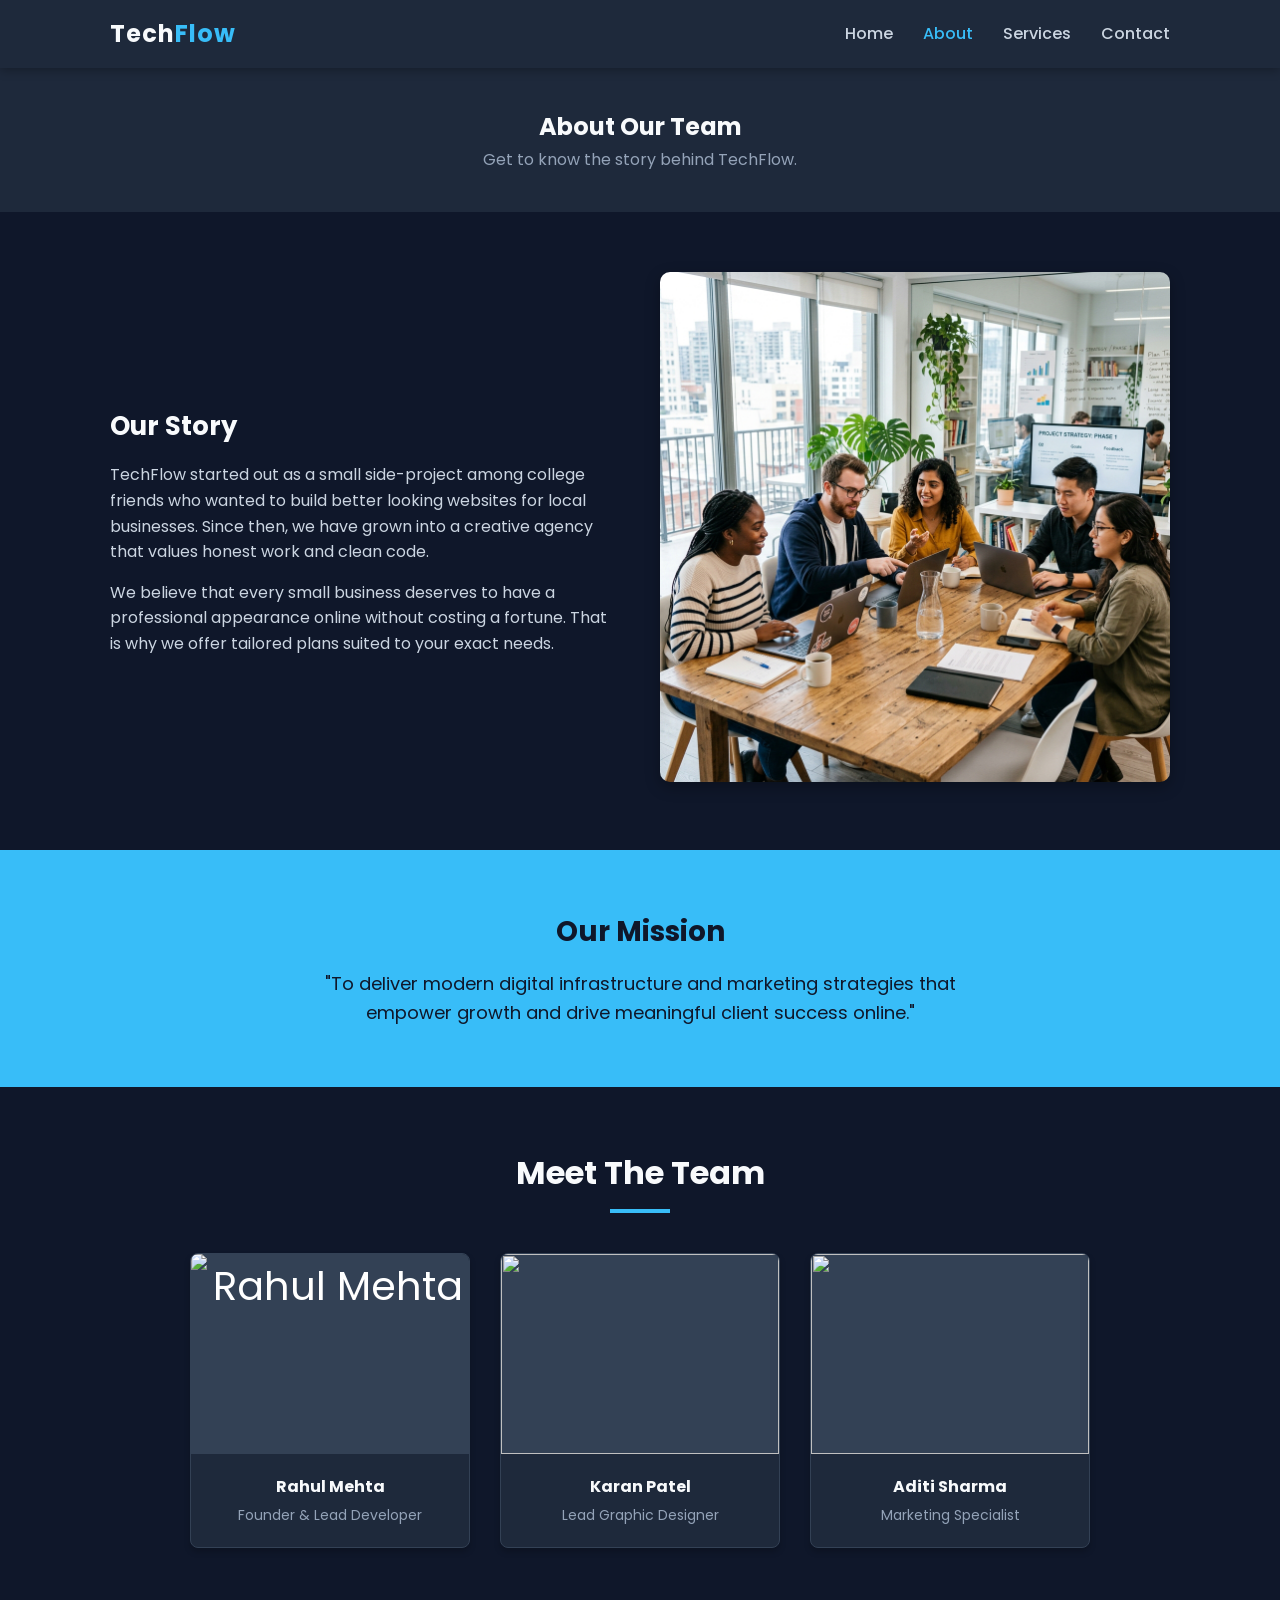
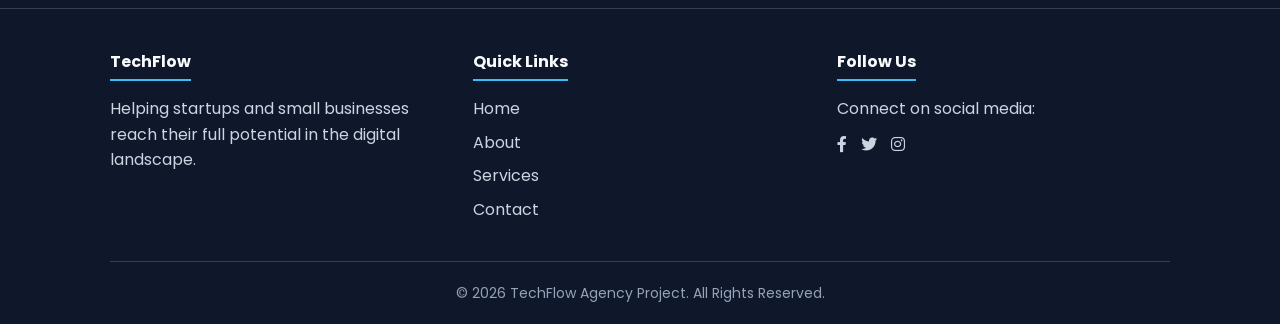
==== about.html @ e720e50b "This is final commit" ====
<!DOCTYPE html>
<html lang="en">

<head>
  <meta charset="UTF-8">
  <meta name="viewport" content="width=device-width, initial-scale=1.0">
  <title>TechFlow Agency - About Us</title>
  <link rel="preconnect" href="https://fonts.googleapis.com">
  <link rel="preconnect" href="https://fonts.gstatic.com" crossorigin>
  <link href="https://fonts.googleapis.com/css2?family=Poppins:wght@300;400;600;700&display=swap" rel="stylesheet">
  <link rel="stylesheet" href="https://cdnjs.cloudflare.com/ajax/libs/font-awesome/6.0.0/css/all.min.css">
  <link rel="stylesheet" href="style.css">
</head>

<body>

  <header>
    <div class="container navbar-container">
      <div class="logo">Tech<span>Flow</span></div>
      <div class="hamburger" id="hamburger-btn">
        <i class="fas fa-bars"></i>
      </div>
      <nav>
        <ul class="nav-menu" id="nav-menu">
          <li><a href="index.html" class="nav-link">Home</a></li>
          <li><a href="about.html" class="nav-link active">About</a></li>
          <li><a href="services.html" class="nav-link">Services</a></li>
          <li><a href="contact.html" class="nav-link">Contact</a></li>
        </ul>
      </nav>
    </div>
  </header>


  <section style="background: #1e293b; color: #f8fafc; text-align: center; padding: 40px 0;">
    <div class="container">
      <h2>About Our Team</h2>
      <p style="color: #94a3b8;">Get to know the story behind TechFlow.</p>
    </div>
  </section>


  <section class="section-padding" style="background-color: #0f172a;">
    <div class="container">
      <div class="about-content">
        <div class="about-text">
          <h3 style="margin-bottom: 15px; font-size: 26px;">Our Story</h3>
          <p style="margin-bottom: 15px;">TechFlow started out as a small side-project among college friends who wanted
            to build better looking websites for local businesses. Since then, we have grown into a creative agency that
            values honest work and clean code.</p>
          <p>We believe that every small business deserves to have a professional appearance online without costing a
            fortune. That is why we offer tailored plans suited to your exact needs.</p>
        </div>
        <div class="about-image">
          <img src="images/about-img.jpg" alt="Meeting of the TechFlow team">
        </div>
      </div>
    </div>
  </section>


  <section class="section-padding" style="background-color: #38bdf8; color: #0f172a; text-align: center;">
    <div class="container">
      <h3 style="font-size: 28px; margin-bottom: 15px;">Our Mission</h3>
      <p style="max-width: 700px; margin: 0 auto; font-size: 18px;">"To deliver modern digital infrastructure and
        marketing strategies that empower growth and drive meaningful client success online."</p>
    </div>
  </section>


  <section class="section-padding">
    <div class="container">
      <h2 class="section-title text-center">Meet The Team</h2>

      <div class="team-grid">

        <div class="team-card">
          <div class="team-photo">
            <img
              src="https://img.magnific.com/free-photo/cheerful-indian-businessman-smiling-closeup-portrait-jobs-career-campaign_53876-129416.jpg?semt=ais_hybrid&w=740&q=80"
              alt="Rahul Mehta" style="width: 100%; height: 100%; object-fit: cover;">
          </div>
          <div class="team-info">
            <h4>Rahul Mehta</h4>
            <p>Founder & Lead Developer</p>
          </div>
        </div>


        <div class="team-card">
          <div class="team-photo">
            <img
              src="https://static.vecteezy.com/system/resources/thumbnails/028/287/529/small/indian-man-with-crossed-arms-wearing-a-formal-shirt-ai-generated-photo.jpg"
              style="width: 100%; height: 100%; object-fit: cover;">
          </div>
          <div class="team-info">
            <h4>Karan Patel</h4>
            <p>Lead Graphic Designer</p>
          </div>
        </div>


        <div class="team-card">
          <div class="team-photo">
            <img src="https://resource.myaiart.io/myaiart/generated/image/33965641adc6494898cfa816b4e153e2.jpg"
              style="width: 100%; height: 100%; object-fit: cover;">

          </div>
          <div class="team-info">
            <h4>Aditi Sharma</h4>
            <p>Marketing Specialist</p>
          </div>
        </div>
      </div>
    </div>
  </section>


  <footer>
    <div class="container">
      <div class="footer-content">
        <div class="footer-col">
          <h4>TechFlow</h4>
          <p>Helping startups and small businesses reach their full potential in the digital landscape.</p>
        </div>

        <div class="footer-col">
          <h4>Quick Links</h4>
          <ul>
            <li><a href="index.html">Home</a></li>
            <li><a href="about.html">About</a></li>
            <li><a href="services.html">Services</a></li>
            <li><a href="contact.html">Contact</a></li>
          </ul>
        </div>

        <div class="footer-col">
          <h4>Follow Us</h4>
          <p>Connect on social media:</p>
          <div style="margin-top: 10px;">
            <a href="#" style="margin-right: 10px;"><i class="fab fa-facebook-f"></i></a>
            <a href="#" style="margin-right: 10px;"><i class="fab fa-twitter"></i></a>
            <a href="#"><i class="fab fa-instagram"></i></a>
          </div>
        </div>
      </div>
      <div class="footer-bottom">
        <p>&copy; 2026 TechFlow Agency Project. All Rights Reserved.</p>
      </div>
    </div>
  </footer>

  <script src="script.js"></script>
</body>

</html>
---- style.css ----
* {
  margin: 0;
  padding: 0;
  box-sizing: border-box;
}

body {
  font-family: 'Poppins', sans-serif;
  line-height: 1.6;
  color: #f8fafc; /* Changed to requested light text */
  background-color: #0f172a; /* Changed to requested dark background */
}

a {
  text-decoration: none;
  color: inherit;
}

ul {
  list-style: none;
}

img {
  max-width: 100%;
  height: auto;
}

/* UTILITY CLASSES */
.container {
  max-width: 1100px;
  margin: 0 auto;
  padding: 0 20px;
}

.btn {
  display: inline-block;
  padding: 10px 25px;
  background-color: #38bdf8; /* Changed to requested primary */
  color: #0f172a; /* Dark text on light button for contrast */
  border: none;
  border-radius: 5px;
  cursor: pointer;
  font-size: 16px;
  font-weight: 600;
  transition: 0.3s;
}

.btn:hover {
  background-color: #0ea5e9; /* Slightly darker blue hover */
}

.btn-dark {
  background-color: #334155;
  color: #fff;
}

.btn-dark:hover {
  background-color: #475569;
}

.section-padding {
  padding: 60px 0;
}

.text-center {
  text-align: center;
}

.section-title {
  font-size: 32px;
  margin-bottom: 40px;
  position: relative;
}

.section-title::after {
  content: '';
  display: block;
  width: 60px;
  height: 4px;
  background: #38bdf8; /* Primary border accent */
  margin: 10px auto 0;
}

header {
  background-color: #1e293b; /* Slate colored header */
  color: #f8fafc;
  padding: 15px 0;
  position: sticky;
  top: 0;
  z-index: 100;
  box-shadow: 0 2px 10px rgba(0, 0, 0, 0.3);
}

.navbar-container {
  display: flex;
  justify-content: space-between;
  align-items: center;
}

.logo {
  font-size: 24px;
  font-weight: 700;
  letter-spacing: 1px;
}

.logo span {
  color: #38bdf8; /* Logo accent */
}

.nav-menu {
  display: flex;
}

.nav-menu li {
  margin-left: 30px;
}

.nav-link {
  font-weight: 500;
  transition: 0.2s;
  color: #cbd5e1; /* muted links */
}

.nav-link:hover,
.nav-link.active {
  color: #38bdf8; /* Active link coloring */
}

.hamburger {
  display: none;
  cursor: pointer;
  font-size: 24px;
}

.hero {
  background: linear-gradient(rgba(15, 23, 42, 0.85), rgba(15, 23, 42, 0.85)), url('images/hero-bg.jpg') no-repeat center center/cover;
  background-color: #0f172a;
  height: 70vh;
  display: flex;
  flex-direction: column;
  justify-content: center;
  text-align: center;
  color: #f8fafc;
}

.hero h1 {
  font-size: 48px;
  margin-bottom: 15px;
}

.hero p {
  font-size: 18px;
  max-width: 600px;
  margin: 0 auto 30px;
  color: #cbd5e1;
}

.services-grid {
  display: flex;
  flex-wrap: wrap;
  gap: 30px;
  justify-content: center;
}

.service-card {
  background-color: #1e293b; /* Dark slate card */
  color: #f8fafc;
  flex: 1 1 300px;
  max-width: 350px;
  padding: 30px;
  border-radius: 8px;
  box-shadow: 0 4px 6px -1px rgba(0, 0, 0, 0.2);
  text-align: center;
  transition: transform 0.3s, border-color 0.3s;
  border: 1px solid #334155;
}

.service-card:hover {
  transform: translateY(-5px);
  border-color: #38bdf8;
}

.service-icon {
  font-size: 40px;
  color: #38bdf8; /* Sky blue icon */
  margin-bottom: 20px;
}

.service-card h3 {
  margin-bottom: 15px;
}

/* TESTIMONIALS */
.testimonials-section {
  background-color: #1e293b; /* dark contrast section */
}

.testimonial-container {
  display: flex;
  gap: 20px;
  flex-wrap: wrap;
}

.testimonial-box {
  background: #0f172a; /* deep background box */
  padding: 20px;
  border-left: 5px solid #38bdf8;
  border-radius: 5px;
  flex: 1 1 45%;
  box-shadow: 0 4px 6px rgba(0,0,0,0.1);
}

.testimonial-box p {
  font-style: italic;
  margin-bottom: 10px;
  color: #cbd5e1;
}

.client-name {
  font-weight: bold;
  color: #38bdf8;
}

/* ABOUT PAGE SPECIFIC */
.about-content {
  display: flex;
  align-items: center;
  gap: 40px;
}

.about-text {
  flex: 1;
}

.about-text p {
  color: #cbd5e1;
}

.about-image {
  flex: 1;
}

.about-image img {
  border-radius: 10px;
  box-shadow: 0 5px 15px rgba(0, 0, 0, 0.3);
}

/* Team Members */
.team-grid {
  display: flex;
  gap: 30px;
  flex-wrap: wrap;
  justify-content: center;
  margin-top: 30px;
}

.team-card {
  flex: 1 1 250px;
  max-width: 280px;
  background: #1e293b;
  text-align: center;
  border-radius: 8px;
  overflow: hidden;
  box-shadow: 0 4px 6px rgba(0,0,0,0.2);
  border: 1px solid #334155;
}

.team-photo {
  height: 200px;
  background-color: #334155;
  display: flex;
  align-items: center;
  justify-content: center;
  color: #fff;
  font-size: 40px;
}

.team-info {
  padding: 20px;
}

.team-info h4 {
  margin-bottom: 5px;
  color: #f8fafc;
}

.team-info p {
  color: #94a3b8;
  font-size: 14px;
}

/* SERVICES PAGE SPECIFIC - ACCORDION */
.accordion-container {
  max-width: 800px;
  margin: 40px auto 0;
}

.accordion-item {
  background: #1e293b;
  margin-bottom: 10px;
  border-radius: 5px;
  box-shadow: 0 2px 5px rgba(0, 0, 0, 0.2);
  overflow: hidden;
  border: 1px solid #334155;
}

.accordion-header {
  padding: 15px 20px;
  background-color: #0f172a; /* Dark header */
  color: #38bdf8; /* Primary text color */
  cursor: pointer;
  display: flex;
  justify-content: space-between;
  align-items: center;
  font-weight: 600;
  transition: background-color 0.2s;
}

.accordion-header:hover {
  background-color: #1e293b;
}

.accordion-body {
  padding: 0 20px;
  max-height: 0;
  overflow: hidden;
  transition: max-height 0.3s ease, padding 0.3s ease;
  color: #cbd5e1;
  background-color: #1e293b;
}

.accordion-item.active .accordion-body {
  max-height: 200px;
  padding: 20px;
}

/* CONTACT PAGE FORM */
.contact-wrapper {
  display: flex;
  gap: 50px;
}

.contact-info {
  flex: 1;
}

.contact-info p {
  color: #cbd5e1;
}

.contact-form-container {
  flex: 2;
  background: #1e293b;
  padding: 30px;
  border-radius: 8px;
  box-shadow: 0 4px 12px rgba(0, 0, 0, 0.2);
  border: 1px solid #334155;
}

.form-group {
  margin-bottom: 20px;
}

.form-group label {
  display: block;
  margin-bottom: 8px;
  font-weight: 500;
  color: #e2e8f0;
}

.form-control {
  width: 100%;
  padding: 12px;
  border: 1px solid #475569;
  border-radius: 4px;
  font-family: inherit;
  font-size: 15px;
  background-color: #0f172a; /* Deep input backgrounds */
  color: #f8fafc;
}

.form-control::placeholder {
  color: #64748b;
}

.form-control:focus {
  outline: none;
  border-color: #38bdf8; /* focus glow color */
  box-shadow: 0 0 0 2px rgba(56, 189, 248, 0.2);
}

textarea.form-control {
  height: 150px;
  resize: vertical;
}

/* Error messages */
.error-message {
  color: #f87171; /* lighter red for dark mode visibility */
  font-size: 13px;
  margin-top: 5px;
  display: none;
}

/* Success Banner */
#success-banner {
  display: none;
  background-color: #059669;
  color: white;
  padding: 15px;
  border-radius: 5px;
  margin-bottom: 20px;
  text-align: center;
}

/* FOOTER */
footer {
  background-color: #0f172a; /* deep dark footer */
  color: #cbd5e1;
  padding: 40px 0 20px;
  margin-top: auto;
  border-top: 1px solid #334155;
}

.footer-content {
  display: flex;
  justify-content: space-between;
  flex-wrap: wrap;
  gap: 30px;
  margin-bottom: 30px;
}

.footer-col {
  flex: 1 1 200px;
}

.footer-col h4 {
  margin-bottom: 15px;
  border-bottom: 2px solid #38bdf8;
  color: #f8fafc;
  display: inline-block;
  padding-bottom: 5px;
}

.footer-col ul li {
  margin-bottom: 8px;
}

.footer-col ul li a:hover {
  color: #38bdf8;
  text-decoration: underline;
}

.footer-bottom {
  text-align: center;
  border-top: 1px solid #334155;
  padding-top: 20px;
  font-size: 14px;
  color: #94a3b8;
}

/* RESPONSIVE MEDIA QUERIES */
@media (max-width: 768px) {
  .navbar-container {
    flex-wrap: wrap;
  }

  .hamburger {
    display: block;
    color: #f8fafc;
  }

  .nav-menu {
    display: none;
    flex-direction: column;
    width: 100%;
    margin-top: 20px;
    background-color: #1e293b;
    border-radius: 5px;
    border: 1px solid #334155;
  }

  .nav-menu.active {
    display: flex;
  }

  .nav-menu li {
    margin: 0;
    text-align: center;
  }

  .nav-link {
    display: block;
    padding: 15px;
    border-bottom: 1px solid #334155;
  }

  .hero h1 {
    font-size: 36px;
  }

  .about-content,
  .contact-wrapper {
    flex-direction: column;
  }
}
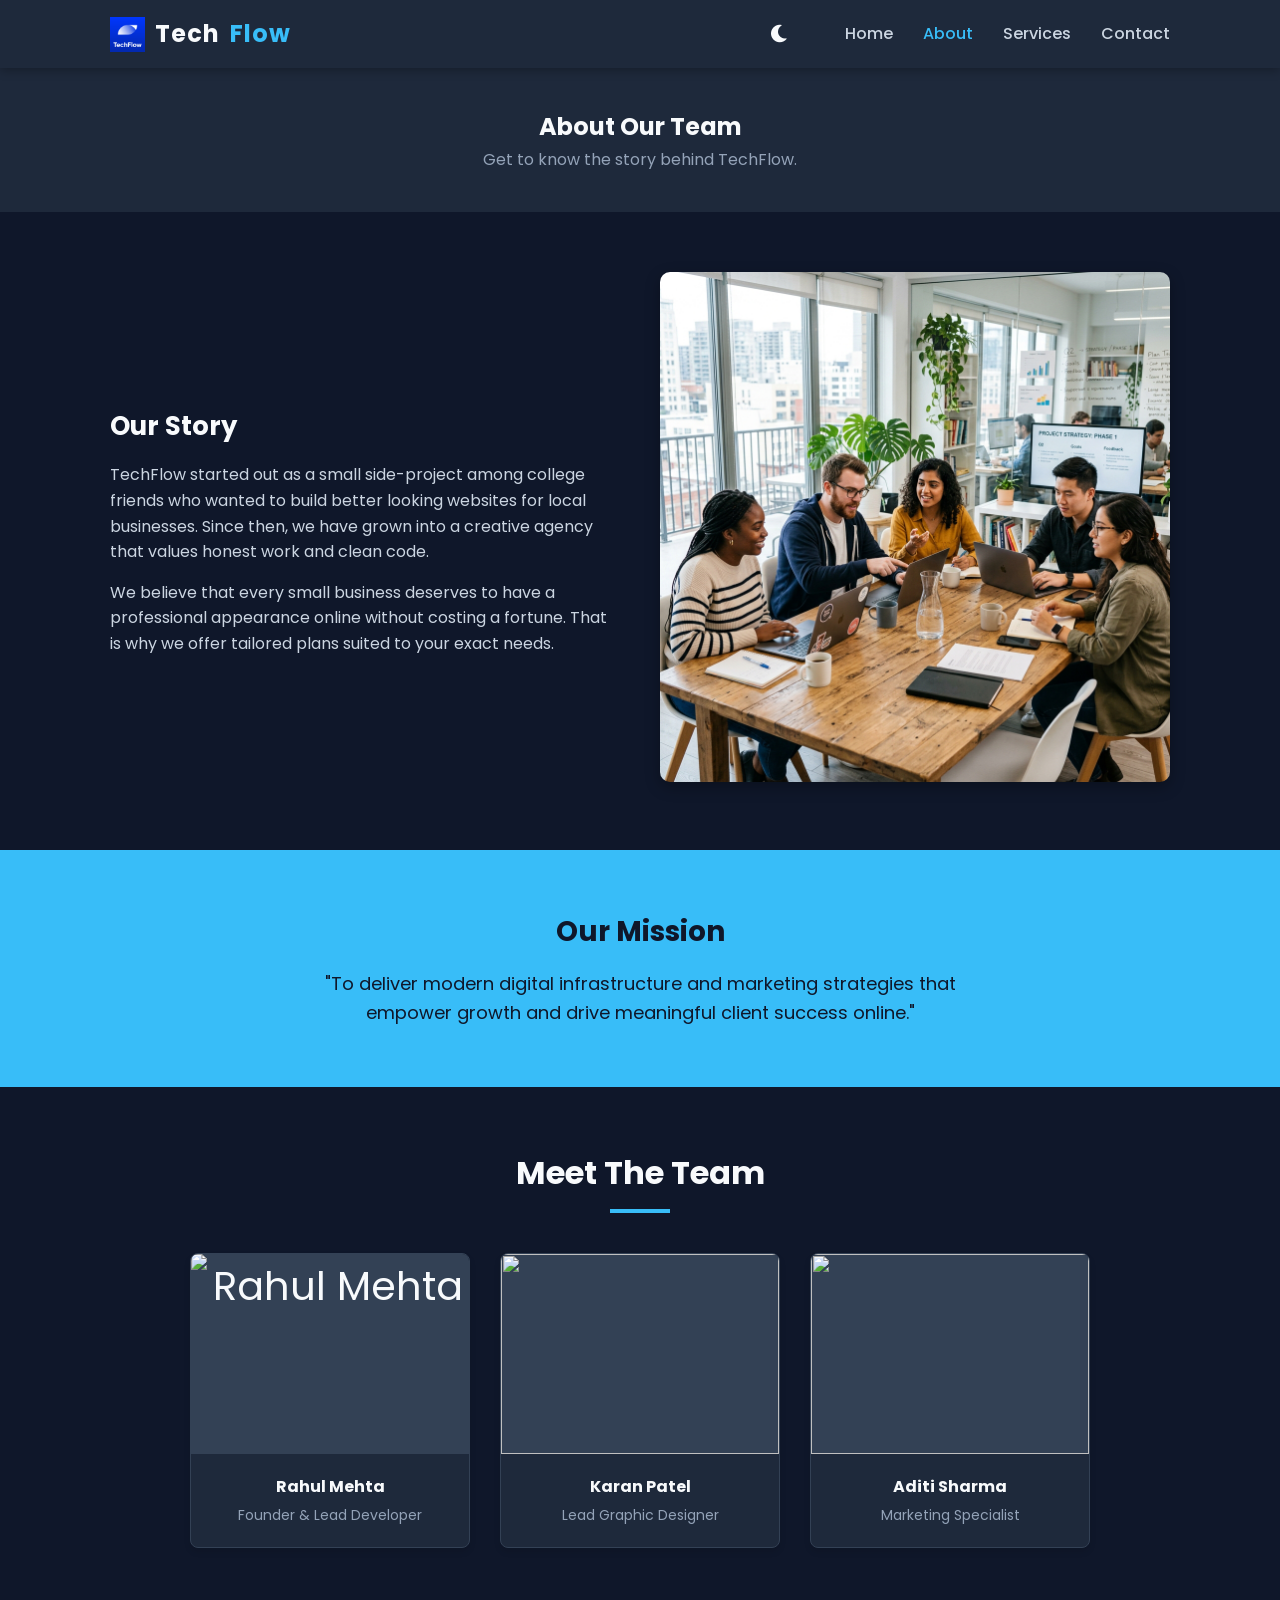
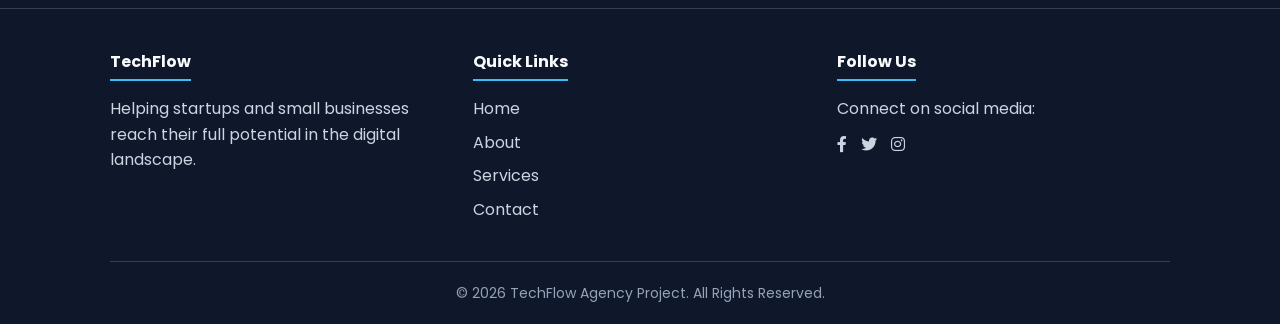
==== commit 3216eb08: "adding new features" ====
--- a/about.html
+++ b/about.html
@@ -10,13 +10,20 @@
   <link href="https://fonts.googleapis.com/css2?family=Poppins:wght@300;400;600;700&display=swap" rel="stylesheet">
   <link rel="stylesheet" href="https://cdnjs.cloudflare.com/ajax/libs/font-awesome/6.0.0/css/all.min.css">
   <link rel="stylesheet" href="style.css">
+  <script>
+    const savedTheme = localStorage.getItem('theme') || 'dark';
+    document.documentElement.setAttribute('data-theme', savedTheme);
+  </script>
 </head>
 
 <body>
 
   <header>
     <div class="container navbar-container">
-      <div class="logo">Tech<span>Flow</span></div>
+      <a href="index.html" class="logo"><img src="images/logo.png" alt="TechFlow Logo">Tech<span>Flow</span></a>
+      <button id="theme-toggle" class="theme-toggle" aria-label="Toggle Theme">
+        <i class="fas fa-moon" id="theme-icon"></i>
+      </button>
       <div class="hamburger" id="hamburger-btn">
         <i class="fas fa-bars"></i>
       </div>
@@ -32,15 +39,15 @@
   </header>
 
 
-  <section style="background: #1e293b; color: #f8fafc; text-align: center; padding: 40px 0;">
+  <section style="background: var(--surface); color: var(--text-color); text-align: center; padding: 40px 0;">
     <div class="container">
       <h2>About Our Team</h2>
-      <p style="color: #94a3b8;">Get to know the story behind TechFlow.</p>
+      <p style="color: var(--muted-lighter);">Get to know the story behind TechFlow.</p>
     </div>
   </section>
 
 
-  <section class="section-padding" style="background-color: #0f172a;">
+  <section class="section-padding" style="background-color: var(--bg-color);">
     <div class="container">
       <div class="about-content">
         <div class="about-text">
@@ -59,7 +66,7 @@
   </section>
 
 
-  <section class="section-padding" style="background-color: #38bdf8; color: #0f172a; text-align: center;">
+  <section class="section-padding" style="background-color: var(--primary); color: var(--btn-text); text-align: center;">
     <div class="container">
       <h3 style="font-size: 28px; margin-bottom: 15px;">Our Mission</h3>
       <p style="max-width: 700px; margin: 0 auto; font-size: 18px;">"To deliver modern digital infrastructure and
--- a/style.css
+++ b/style.css
@@ -4,11 +4,53 @@
   box-sizing: border-box;
 }
 
+:root {
+  /* Dark theme (default) */
+  --bg-color: #0f172a;
+  --text-color: #f8fafc;
+  --primary: #38bdf8;
+  --primary-hover: #0ea5e9;
+  --surface: #1e293b;
+  --surface-hover: #334155;
+  --border: #334155;
+  --muted: #cbd5e1;
+  --muted-lighter: #94a3b8;
+  --footer-bg: #0f172a;
+  --input-bg: #0f172a;
+  --accent: #f8fafc;
+  --shadow: rgba(0, 0, 0, 0.3);
+  --shadow-sm: rgba(0, 0, 0, 0.2);
+  --shadow-lighter: rgba(0, 0, 0, 0.1);
+  --hero-overlay: rgba(15, 23, 42, 0.85);
+  --btn-text: #0f172a;
+}
+
+[data-theme="light"] {
+  --bg-color: #f8fafc;
+  --text-color: #0f172a;
+  --primary: #0284c7;
+  --primary-hover: #0369a1;
+  --surface: #ffffff;
+  --surface-hover: #f1f5f9;
+  --border: #cbd5e1;
+  --muted: #475569;
+  --muted-lighter: #64748b;
+  --footer-bg: #f1f5f9;
+  --input-bg: #ffffff;
+  --accent: #0f172a;
+  --shadow: rgba(15, 23, 42, 0.08);
+  --shadow-sm: rgba(15, 23, 42, 0.05);
+  --shadow-lighter: rgba(15, 23, 42, 0.02);
+  --hero-overlay: rgba(248, 250, 252, 0.85);
+  --btn-text: #ffffff;
+}
+
 body {
   font-family: 'Poppins', sans-serif;
   line-height: 1.6;
-  color: #f8fafc; /* Changed to requested light text */
-  background-color: #0f172a; /* Changed to requested dark background */
+  color: var(--text-color);
+  background-color: var(--bg-color);
+  transition: background-color 0.3s, color 0.3s;
 }
 
 a {
@@ -35,27 +77,28 @@
 .btn {
   display: inline-block;
   padding: 10px 25px;
-  background-color: #38bdf8; /* Changed to requested primary */
-  color: #0f172a; /* Dark text on light button for contrast */
+  background-color: var(--primary);
+  color: var(--btn-text);
   border: none;
   border-radius: 5px;
   cursor: pointer;
   font-size: 16px;
   font-weight: 600;
-  transition: 0.3s;
+  transition: background-color 0.3s, color 0.3s;
 }
 
 .btn:hover {
-  background-color: #0ea5e9; /* Slightly darker blue hover */
+  background-color: var(--primary-hover);
 }
 
 .btn-dark {
-  background-color: #334155;
-  color: #fff;
+  background-color: var(--border);
+  color: var(--text-color);
 }
 
 .btn-dark:hover {
-  background-color: #475569;
+  background-color: var(--muted-lighter);
+  color: var(--bg-color);
 }
 
 .section-padding {
@@ -77,18 +120,19 @@
   display: block;
   width: 60px;
   height: 4px;
-  background: #38bdf8; /* Primary border accent */
+  background: var(--primary);
   margin: 10px auto 0;
 }
 
 header {
-  background-color: #1e293b; /* Slate colored header */
-  color: #f8fafc;
+  background-color: var(--surface);
+  color: var(--text-color);
   padding: 15px 0;
   position: sticky;
   top: 0;
   z-index: 100;
-  box-shadow: 0 2px 10px rgba(0, 0, 0, 0.3);
+  box-shadow: 0 2px 10px var(--shadow);
+  transition: background-color 0.3s, box-shadow 0.3s;
 }
 
 .navbar-container {
@@ -98,13 +142,41 @@
 }
 
 .logo {
+  display: flex;
+  align-items: center;
+  gap: 10px;
   font-size: 24px;
   font-weight: 700;
   letter-spacing: 1px;
 }
 
+.logo img {
+  height: 35px;
+  width: auto;
+}
+
 .logo span {
-  color: #38bdf8; /* Logo accent */
+  color: var(--primary);
+}
+
+.theme-toggle {
+  background: none;
+  border: none;
+  color: var(--text-color);
+  font-size: 20px;
+  cursor: pointer;
+  margin-left: auto;
+  margin-right: 20px;
+  display: flex;
+  align-items: center;
+  justify-content: center;
+  transition: color 0.3s, transform 0.2s;
+  padding: 5px;
+}
+
+.theme-toggle:hover {
+  color: var(--primary);
+  transform: scale(1.1);
 }
 
 .nav-menu {
@@ -117,13 +189,13 @@
 
 .nav-link {
   font-weight: 500;
-  transition: 0.2s;
-  color: #cbd5e1; /* muted links */
+  transition: color 0.2s;
+  color: var(--muted);
 }
 
 .nav-link:hover,
 .nav-link.active {
-  color: #38bdf8; /* Active link coloring */
+  color: var(--primary);
 }
 
 .hamburger {
@@ -133,14 +205,15 @@
 }
 
 .hero {
-  background: linear-gradient(rgba(15, 23, 42, 0.85), rgba(15, 23, 42, 0.85)), url('images/hero-bg.jpg') no-repeat center center/cover;
-  background-color: #0f172a;
+  background: linear-gradient(var(--hero-overlay), var(--hero-overlay)), url('images/hero-bg.webp') no-repeat center center/cover;
+  background-color: var(--bg-color);
   height: 70vh;
   display: flex;
   flex-direction: column;
   justify-content: center;
   text-align: center;
-  color: #f8fafc;
+  color: var(--text-color);
+  transition: background 0.3s, color 0.3s;
 }
 
 .hero h1 {
@@ -152,7 +225,7 @@
   font-size: 18px;
   max-width: 600px;
   margin: 0 auto 30px;
-  color: #cbd5e1;
+  color: var(--muted);
 }
 
 .services-grid {
@@ -163,26 +236,26 @@
 }
 
 .service-card {
-  background-color: #1e293b; /* Dark slate card */
-  color: #f8fafc;
+  background-color: var(--surface);
+  color: var(--text-color);
   flex: 1 1 300px;
   max-width: 350px;
   padding: 30px;
   border-radius: 8px;
-  box-shadow: 0 4px 6px -1px rgba(0, 0, 0, 0.2);
+  box-shadow: 0 4px 6px -1px var(--shadow-sm);
   text-align: center;
-  transition: transform 0.3s, border-color 0.3s;
-  border: 1px solid #334155;
+  transition: transform 0.3s, border-color 0.3s, background-color 0.3s, box-shadow 0.3s;
+  border: 1px solid var(--border);
 }
 
 .service-card:hover {
   transform: translateY(-5px);
-  border-color: #38bdf8;
+  border-color: var(--primary);
 }
 
 .service-icon {
   font-size: 40px;
-  color: #38bdf8; /* Sky blue icon */
+  color: var(--primary);
   margin-bottom: 20px;
 }
 
@@ -192,7 +265,8 @@
 
 /* TESTIMONIALS */
 .testimonials-section {
-  background-color: #1e293b; /* dark contrast section */
+  background-color: var(--surface);
+  transition: background-color 0.3s;
 }
 
 .testimonial-container {
@@ -202,23 +276,24 @@
 }
 
 .testimonial-box {
-  background: #0f172a; /* deep background box */
+  background: var(--bg-color);
   padding: 20px;
-  border-left: 5px solid #38bdf8;
+  border-left: 5px solid var(--primary);
   border-radius: 5px;
   flex: 1 1 45%;
-  box-shadow: 0 4px 6px rgba(0,0,0,0.1);
+  box-shadow: 0 4px 6px var(--shadow-lighter);
+  transition: background-color 0.3s, box-shadow 0.3s;
 }
 
 .testimonial-box p {
   font-style: italic;
   margin-bottom: 10px;
-  color: #cbd5e1;
+  color: var(--muted);
 }
 
 .client-name {
   font-weight: bold;
-  color: #38bdf8;
+  color: var(--primary);
 }
 
 /* ABOUT PAGE SPECIFIC */
@@ -233,7 +308,7 @@
 }
 
 .about-text p {
-  color: #cbd5e1;
+  color: var(--muted);
 }
 
 .about-image {
@@ -242,7 +317,7 @@
 
 .about-image img {
   border-radius: 10px;
-  box-shadow: 0 5px 15px rgba(0, 0, 0, 0.3);
+  box-shadow: 0 5px 15px var(--shadow);
 }
 
 /* Team Members */
@@ -257,22 +332,24 @@
 .team-card {
   flex: 1 1 250px;
   max-width: 280px;
-  background: #1e293b;
+  background: var(--surface);
   text-align: center;
   border-radius: 8px;
   overflow: hidden;
-  box-shadow: 0 4px 6px rgba(0,0,0,0.2);
-  border: 1px solid #334155;
+  box-shadow: 0 4px 6px var(--shadow-lighter);
+  border: 1px solid var(--border);
+  transition: background-color 0.3s, border-color 0.3s, box-shadow 0.3s;
 }
 
 .team-photo {
   height: 200px;
-  background-color: #334155;
+  background-color: var(--border);
   display: flex;
   align-items: center;
   justify-content: center;
-  color: #fff;
+  color: var(--text-color);
   font-size: 40px;
+  transition: background-color 0.3s, color 0.3s;
 }
 
 .team-info {
@@ -281,11 +358,11 @@
 
 .team-info h4 {
   margin-bottom: 5px;
-  color: #f8fafc;
+  color: var(--text-color);
 }
 
 .team-info p {
-  color: #94a3b8;
+  color: var(--muted-lighter);
   font-size: 14px;
 }
 
@@ -296,37 +373,38 @@
 }
 
 .accordion-item {
-  background: #1e293b;
+  background: var(--surface);
   margin-bottom: 10px;
   border-radius: 5px;
-  box-shadow: 0 2px 5px rgba(0, 0, 0, 0.2);
+  box-shadow: 0 2px 5px var(--shadow-sm);
   overflow: hidden;
-  border: 1px solid #334155;
+  border: 1px solid var(--border);
+  transition: background-color 0.3s, box-shadow 0.3s, border-color 0.3s;
 }
 
 .accordion-header {
   padding: 15px 20px;
-  background-color: #0f172a; /* Dark header */
-  color: #38bdf8; /* Primary text color */
+  background-color: var(--bg-color);
+  color: var(--primary);
   cursor: pointer;
   display: flex;
   justify-content: space-between;
   align-items: center;
   font-weight: 600;
-  transition: background-color 0.2s;
+  transition: background-color 0.3s, color 0.3s;
 }
 
 .accordion-header:hover {
-  background-color: #1e293b;
+  background-color: var(--surface);
 }
 
 .accordion-body {
   padding: 0 20px;
   max-height: 0;
   overflow: hidden;
-  transition: max-height 0.3s ease, padding 0.3s ease;
-  color: #cbd5e1;
-  background-color: #1e293b;
+  transition: max-height 0.3s ease, padding 0.3s ease, background-color 0.3s;
+  color: var(--muted);
+  background-color: var(--surface);
 }
 
 .accordion-item.active .accordion-body {
@@ -345,16 +423,17 @@
 }
 
 .contact-info p {
-  color: #cbd5e1;
+  color: var(--muted);
 }
 
 .contact-form-container {
   flex: 2;
-  background: #1e293b;
+  background: var(--surface);
   padding: 30px;
   border-radius: 8px;
-  box-shadow: 0 4px 12px rgba(0, 0, 0, 0.2);
-  border: 1px solid #334155;
+  box-shadow: 0 4px 12px var(--shadow);
+  border: 1px solid var(--border);
+  transition: background-color 0.3s, box-shadow 0.3s, border-color 0.3s;
 }
 
 .form-group {
@@ -365,27 +444,28 @@
   display: block;
   margin-bottom: 8px;
   font-weight: 500;
-  color: #e2e8f0;
+  color: var(--text-color);
 }
 
 .form-control {
   width: 100%;
   padding: 12px;
-  border: 1px solid #475569;
+  border: 1px solid var(--border);
   border-radius: 4px;
   font-family: inherit;
   font-size: 15px;
-  background-color: #0f172a; /* Deep input backgrounds */
-  color: #f8fafc;
+  background-color: var(--input-bg);
+  color: var(--text-color);
+  transition: background-color 0.3s, border-color 0.3s, color 0.3s;
 }
 
 .form-control::placeholder {
-  color: #64748b;
+  color: var(--muted-lighter);
 }
 
 .form-control:focus {
   outline: none;
-  border-color: #38bdf8; /* focus glow color */
+  border-color: var(--primary);
   box-shadow: 0 0 0 2px rgba(56, 189, 248, 0.2);
 }
 
@@ -396,7 +476,7 @@
 
 /* Error messages */
 .error-message {
-  color: #f87171; /* lighter red for dark mode visibility */
+  color: #f87171;
   font-size: 13px;
   margin-top: 5px;
   display: none;
@@ -415,11 +495,12 @@
 
 /* FOOTER */
 footer {
-  background-color: #0f172a; /* deep dark footer */
-  color: #cbd5e1;
+  background-color: var(--footer-bg);
+  color: var(--muted);
   padding: 40px 0 20px;
   margin-top: auto;
-  border-top: 1px solid #334155;
+  border-top: 1px solid var(--border);
+  transition: background-color 0.3s, border-color 0.3s;
 }
 
 .footer-content {
@@ -436,8 +517,8 @@
 
 .footer-col h4 {
   margin-bottom: 15px;
-  border-bottom: 2px solid #38bdf8;
-  color: #f8fafc;
+  border-bottom: 2px solid var(--primary);
+  color: var(--text-color);
   display: inline-block;
   padding-bottom: 5px;
 }
@@ -447,16 +528,16 @@
 }
 
 .footer-col ul li a:hover {
-  color: #38bdf8;
+  color: var(--primary);
   text-decoration: underline;
 }
 
 .footer-bottom {
   text-align: center;
-  border-top: 1px solid #334155;
+  border-top: 1px solid var(--border);
   padding-top: 20px;
   font-size: 14px;
-  color: #94a3b8;
+  color: var(--muted-lighter);
 }
 
 /* RESPONSIVE MEDIA QUERIES */
@@ -467,7 +548,15 @@
 
   .hamburger {
     display: block;
-    color: #f8fafc;
+    color: var(--text-color);
+  }
+
+  .theme-toggle {
+    margin-right: 15px;
+  }
+
+  nav {
+    width: 100%;
   }
 
   .nav-menu {
@@ -475,9 +564,9 @@
     flex-direction: column;
     width: 100%;
     margin-top: 20px;
-    background-color: #1e293b;
+    background-color: var(--surface);
     border-radius: 5px;
-    border: 1px solid #334155;
+    border: 1px solid var(--border);
   }
 
   .nav-menu.active {
@@ -492,7 +581,7 @@
   .nav-link {
     display: block;
     padding: 15px;
-    border-bottom: 1px solid #334155;
+    border-bottom: 1px solid var(--border);
   }
 
   .hero h1 {
